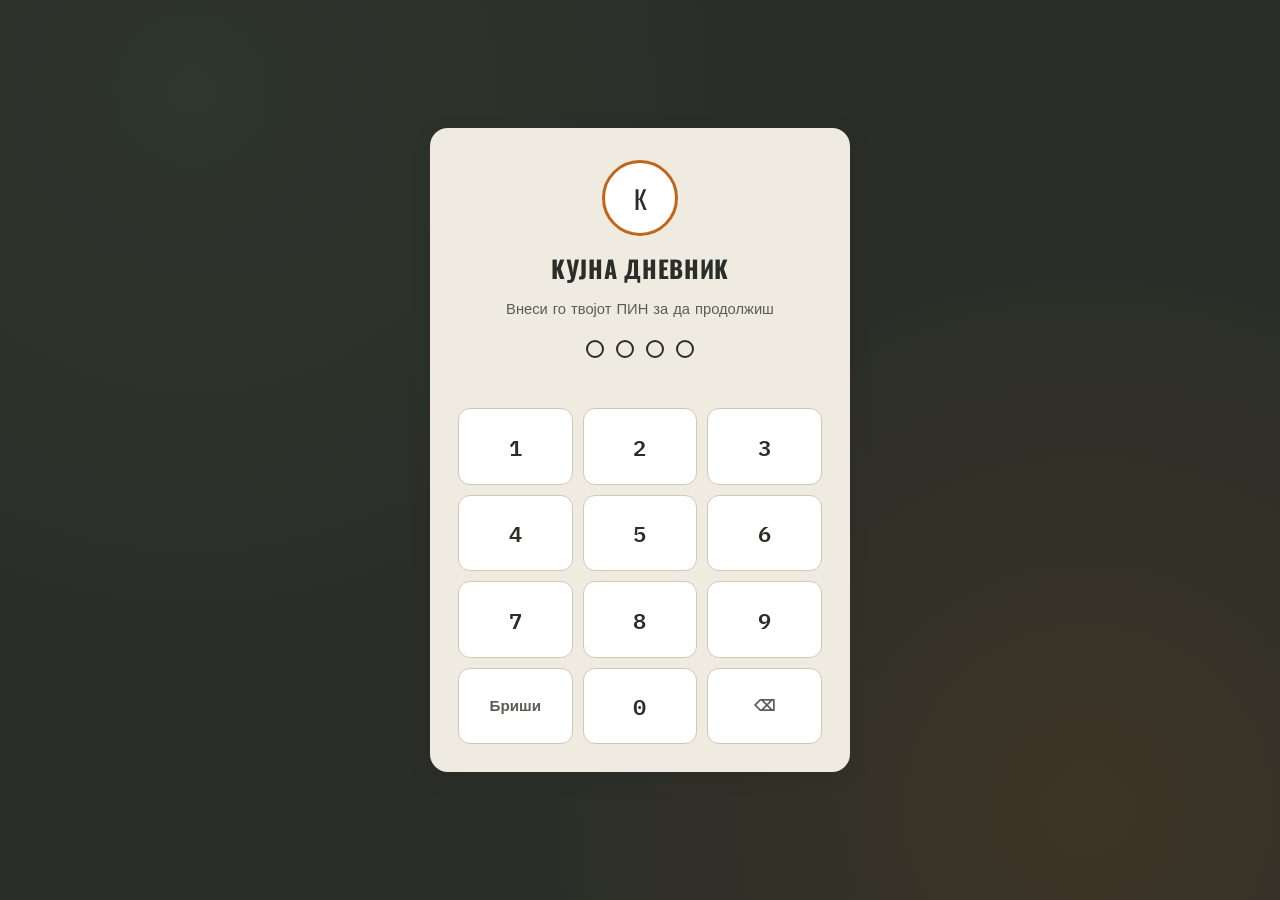
==== entry.html @ 318a9d65 "Add files via upload" ====
<!DOCTYPE html>
<html lang="mk">
<head>
<meta charset="UTF-8">
<meta name="viewport" content="width=device-width, initial-scale=1, maximum-scale=1, user-scalable=no">
<title>Кујна - Нова ставка</title>
<link rel="manifest" href="manifest.json">
<meta name="theme-color" content="#2B2E28">
<link rel="apple-touch-icon" href="icons/icon-192.png">
<link rel="icon" href="icons/icon-192.png">
<link rel="stylesheet" href="css/style.css">
</head>
<body>

<div class="app-topbar">
  <div class="brand"><span class="stamp-dot"></span> Кујна Дневник</div>
  <div class="who">
    <span id="whoName"></span>
    <a href="view.html" class="link-btn">Стари ставки</a>
    <button class="link-btn" id="logoutBtn">Одјава</button>
  </div>
</div>

<div class="page">

  <div class="field">
    <span class="section-label">Оброк</span>
    <div class="meal-picker" id="mealPicker">
      <button class="meal-chip" data-meal="Појадок">Појадок</button>
      <button class="meal-chip" data-meal="Ужина наутро">Ужина наутро</button>
      <button class="meal-chip" data-meal="Ручек">Ручек</button>
      <button class="meal-chip" data-meal="Ужина попладне">Ужина попладне</button>
      <button class="meal-chip" data-meal="Вечера">Вечера</button>
    </div>
  </div>

  <div class="entry-grid">

    <div class="card">
      <span class="section-label">Состојки</span>
      <div id="ingredientRows"></div>
      <button class="add-ingredient-btn" id="addIngredientBtn">+ Додади состојка</button>
    </div>

    <div>
      <div class="card" style="margin-bottom: 18px;">
        <div class="field" style="margin-bottom: 14px;">
          <label for="entryDate">Датум</label>
          <input type="date" id="entryDate">
        </div>
        <div class="field" style="margin-bottom: 0;">
          <label for="descInput">Опис (пр. Грав со колбаси)</label>
          <textarea id="descInput" placeholder="Краток опис на јадењето..."></textarea>
        </div>
      </div>

      <div class="card">
        <span class="section-label">Служени порции</span>
        <div class="portions-grid">
          <div class="portion-box">
            <label>Корисници</label>
            <input type="number" id="portionsUsers" min="0" inputmode="numeric" value="0">
          </div>
          <div class="portion-box">
            <label>Вработени</label>
            <input type="number" id="portionsEmployees" min="0" inputmode="numeric" value="0">
          </div>
        </div>
      </div>
    </div>
  </div>

  <div class="submit-bar">
    <button class="btn btn-primary btn-block" id="submitBtn">Зачувај ставка</button>
  </div>

</div>

<div class="toast" id="toast"></div>

<script src="js/config.js"></script>
<script src="js/api.js"></script>
<script src="js/session.js"></script>
<script src="js/entry.js"></script>
<script>if("serviceWorker" in navigator){navigator.serviceWorker.register("sw.js").catch(()=>{});}</script>
</body>
</html>
---- css/style.css ----
@import url('https://fonts.googleapis.com/css2?family=Oswald:wght@500;600;700&family=Work+Sans:wght@400;500;600;700&family=IBM+Plex+Mono:wght@500;600&display=swap');

:root {
  --charcoal: #2B2E28;
  --charcoal-light: #3A3E35;
  --paper: #EFEBE1;
  --paper-dim: #E3DECF;
  --sage: #4C7A5E;
  --sage-dark: #3B5F4A;
  --carrot: #C1651B;
  --carrot-dark: #A0530F;
  --ink: #23261F;
  --ink-soft: #5A5D53;
  --line: #CFC8B4;
  --danger: #A33B2E;

  --radius: 10px;
  --shadow: 0 2px 8px rgba(35, 38, 31, 0.12);
  --shadow-lift: 0 6px 20px rgba(35, 38, 31, 0.18);
}

* { box-sizing: border-box; }

html, body {
  margin: 0;
  padding: 0;
  height: 100%;
  background: var(--paper);
  color: var(--ink);
  font-family: 'Work Sans', sans-serif;
  -webkit-tap-highlight-color: transparent;
}

h1, h2, h3, .display {
  font-family: 'Oswald', sans-serif;
  text-transform: uppercase;
  letter-spacing: 0.03em;
  color: var(--charcoal);
  margin: 0;
}

.mono {
  font-family: 'IBM Plex Mono', monospace;
}

button {
  font-family: inherit;
  cursor: pointer;
  border: none;
  -webkit-tap-highlight-color: transparent;
}

button:focus-visible,
input:focus-visible,
select:focus-visible,
a:focus-visible {
  outline: 3px solid var(--carrot);
  outline-offset: 2px;
}

@media (prefers-reduced-motion: reduce) {
  * { animation: none !important; transition: none !important; }
}

/* ---------- App shell ---------- */

.app-topbar {
  display: flex;
  align-items: center;
  justify-content: space-between;
  padding: 14px 20px;
  background: var(--charcoal);
  color: var(--paper);
  position: sticky;
  top: 0;
  z-index: 10;
}

.app-topbar .brand {
  display: flex;
  align-items: center;
  gap: 10px;
  font-family: 'Oswald', sans-serif;
  font-size: 1.15rem;
  letter-spacing: 0.06em;
  text-transform: uppercase;
}

.app-topbar .brand .stamp-dot {
  width: 10px;
  height: 10px;
  border-radius: 50%;
  background: var(--carrot);
}

.app-topbar .who {
  font-family: 'IBM Plex Mono', monospace;
  font-size: 0.85rem;
  color: var(--paper-dim);
  display: flex;
  align-items: center;
  gap: 12px;
}

.link-btn {
  background: transparent;
  color: var(--paper);
  border: 1px solid rgba(239,235,225,0.35);
  padding: 8px 14px;
  border-radius: 999px;
  font-size: 0.85rem;
  font-family: 'Work Sans', sans-serif;
}
.link-btn:active { background: rgba(239,235,225,0.12); }

.page {
  max-width: 1100px;
  margin: 0 auto;
  padding: 20px;
}

/* ---------- Buttons ---------- */

.btn {
  display: inline-flex;
  align-items: center;
  justify-content: center;
  gap: 8px;
  padding: 16px 22px;
  border-radius: var(--radius);
  font-weight: 600;
  font-size: 1rem;
  min-height: 52px;
  transition: transform 0.08s ease, box-shadow 0.15s ease;
}
.btn:active { transform: scale(0.97); }

.btn-primary {
  background: var(--carrot);
  color: var(--paper);
  box-shadow: var(--shadow);
}
.btn-primary:active { background: var(--carrot-dark); }

.btn-secondary {
  background: var(--charcoal);
  color: var(--paper);
}
.btn-secondary:active { background: var(--charcoal-light); }

.btn-ghost {
  background: transparent;
  color: var(--charcoal);
  border: 1.5px solid var(--line);
}
.btn-ghost:active { background: var(--paper-dim); }

.btn-block { width: 100%; }

.btn-danger-ghost {
  background: transparent;
  color: var(--danger);
  border: 1.5px solid var(--danger);
  padding: 10px 16px;
  min-height: 40px;
  border-radius: var(--radius);
  font-weight: 600;
}

/* ---------- Cards ---------- */

.card {
  background: #fff;
  border-radius: var(--radius);
  box-shadow: var(--shadow);
  padding: 20px;
}

/* ---------- LOGIN PAGE ---------- */

.login-wrap {
  min-height: 100dvh;
  display: flex;
  align-items: center;
  justify-content: center;
  padding: 24px;
  background:
    radial-gradient(circle at 15% 10%, rgba(76,122,94,0.10), transparent 40%),
    radial-gradient(circle at 85% 90%, rgba(193,101,27,0.12), transparent 40%),
    var(--charcoal);
}

.login-card {
  width: 100%;
  max-width: 420px;
  background: var(--paper);
  border-radius: 18px;
  padding: 32px 28px 28px;
  box-shadow: var(--shadow-lift);
  text-align: center;
}

.login-stamp {
  width: 76px;
  height: 76px;
  margin: 0 auto 14px;
  border-radius: 50%;
  border: 3px solid var(--carrot);
  display: flex;
  align-items: center;
  justify-content: center;
  font-family: 'Oswald', sans-serif;
  font-size: 1.6rem;
  color: var(--charcoal);
  background: #fff;
}

.login-card h1 {
  font-size: 1.5rem;
  margin-bottom: 4px;
}

.login-sub {
  color: var(--ink-soft);
  font-size: 0.92rem;
  margin-bottom: 22px;
}

.pin-display {
  display: flex;
  justify-content: center;
  gap: 12px;
  margin-bottom: 20px;
}

.pin-dot {
  width: 18px;
  height: 18px;
  border-radius: 50%;
  border: 2px solid var(--charcoal);
  background: transparent;
  transition: background 0.1s ease;
}
.pin-dot.filled { background: var(--carrot); border-color: var(--carrot); }

.pin-error {
  color: var(--danger);
  font-size: 0.88rem;
  min-height: 20px;
  margin-bottom: 10px;
  font-weight: 600;
}

.pin-pad {
  display: grid;
  grid-template-columns: repeat(3, 1fr);
  gap: 10px;
}

.pin-key {
  background: #fff;
  border: 1.5px solid var(--line);
  border-radius: 12px;
  font-family: 'IBM Plex Mono', monospace;
  font-size: 1.4rem;
  font-weight: 600;
  color: var(--charcoal);
  aspect-ratio: 1.5 / 1;
  min-height: 58px;
}
.pin-key:active { background: var(--paper-dim); }

.pin-key.clear, .pin-key.back {
  font-family: 'Work Sans', sans-serif;
  font-size: 0.95rem;
  color: var(--ink-soft);
}

/* ---------- ENTRY PAGE ---------- */

.entry-grid {
  display: grid;
  grid-template-columns: 1.4fr 1fr;
  gap: 18px;
}

@media (max-width: 820px) {
  .entry-grid { grid-template-columns: 1fr; }
}

.section-label {
  font-family: 'Oswald', sans-serif;
  text-transform: uppercase;
  letter-spacing: 0.05em;
  font-size: 0.85rem;
  color: var(--sage-dark);
  margin-bottom: 10px;
  display: block;
}

.field {
  margin-bottom: 18px;
}

.field label {
  display: block;
  font-size: 0.88rem;
  font-weight: 600;
  color: var(--ink);
  margin-bottom: 6px;
}

.field input[type="text"],
.field input[type="date"],
.field input[type="number"],
.field select,
.field textarea {
  width: 100%;
  padding: 13px 14px;
  border-radius: 8px;
  border: 1.5px solid var(--line);
  background: #fff;
  font-size: 1rem;
  font-family: inherit;
  color: var(--ink);
}

.field textarea {
  resize: vertical;
  min-height: 64px;
}

.meal-picker {
  display: grid;
  grid-template-columns: repeat(5, 1fr);
  gap: 8px;
}

@media (max-width: 560px) {
  .meal-picker { grid-template-columns: repeat(2, 1fr); }
}

.meal-chip {
  background: #fff;
  border: 1.5px solid var(--line);
  border-radius: 10px;
  padding: 12px 6px;
  font-size: 0.78rem;
  font-weight: 600;
  text-align: center;
  color: var(--ink-soft);
  min-height: 58px;
  display: flex;
  align-items: center;
  justify-content: center;
  line-height: 1.2;
}

.meal-chip.active {
  background: var(--sage);
  border-color: var(--sage);
  color: #fff;
}

.ingredient-row {
  display: grid;
  grid-template-columns: 1fr 90px 90px 40px;
  gap: 8px;
  align-items: center;
  margin-bottom: 10px;
}

.ingredient-row select,
.ingredient-row input {
  padding: 11px 10px;
  border-radius: 8px;
  border: 1.5px solid var(--line);
  font-size: 0.92rem;
  font-family: inherit;
  width: 100%;
}

.row-remove {
  background: transparent;
  color: var(--danger);
  font-size: 1.3rem;
  font-weight: 700;
  border-radius: 8px;
  min-height: 44px;
}
.row-remove:active { background: rgba(163,59,46,0.1); }

.add-ingredient-btn {
  background: transparent;
  border: 1.5px dashed var(--sage);
  color: var(--sage-dark);
  border-radius: 8px;
  padding: 12px;
  width: 100%;
  font-weight: 600;
  font-size: 0.92rem;
  margin-top: 4px;
}
.add-ingredient-btn:active { background: rgba(76,122,94,0.08); }

.portions-grid {
  display: grid;
  grid-template-columns: 1fr 1fr;
  gap: 12px;
}

.portion-box {
  background: var(--paper);
  border-radius: 10px;
  padding: 14px;
  text-align: center;
}

.portion-box label {
  display: block;
  font-size: 0.8rem;
  font-weight: 600;
  color: var(--ink-soft);
  margin-bottom: 8px;
}

.portion-box input {
  width: 100%;
  text-align: center;
  font-family: 'IBM Plex Mono', monospace;
  font-size: 1.6rem;
  font-weight: 600;
  border: none;
  background: transparent;
  color: var(--charcoal);
}

.submit-bar {
  margin-top: 20px;
  display: flex;
  gap: 12px;
}

.toast {
  position: fixed;
  bottom: 24px;
  left: 50%;
  transform: translateX(-50%) translateY(20px);
  background: var(--charcoal);
  color: var(--paper);
  padding: 14px 22px;
  border-radius: 999px;
  font-weight: 600;
  font-size: 0.9rem;
  box-shadow: var(--shadow-lift);
  opacity: 0;
  transition: opacity 0.2s ease, transform 0.2s ease;
  pointer-events: none;
  z-index: 50;
}
.toast.show {
  opacity: 1;
  transform: translateX(-50%) translateY(0);
}
.toast.error { background: var(--danger); }

/* ---------- VIEW PAGE ---------- */

.filter-bar {
  display: grid;
  grid-template-columns: 1fr 1fr 1.2fr auto;
  gap: 10px;
  margin-bottom: 20px;
  align-items: end;
}

@media (max-width: 720px) {
  .filter-bar { grid-template-columns: 1fr 1fr; }
}

.filter-bar .field { margin-bottom: 0; }

.entries-list {
  display: flex;
  flex-direction: column;
  gap: 12px;
}

.entry-ticket {
  background: #fff;
  border-radius: var(--radius);
  box-shadow: var(--shadow);
  padding: 16px 18px;
  position: relative;
  border-left: 5px solid var(--sage);
}

.entry-ticket .ticket-top {
  display: flex;
  justify-content: space-between;
  align-items: baseline;
  gap: 10px;
  margin-bottom: 6px;
  flex-wrap: wrap;
}

.ticket-meal {
  font-family: 'Oswald', sans-serif;
  text-transform: uppercase;
  letter-spacing: 0.04em;
  font-size: 1rem;
  color: var(--charcoal);
}

.ticket-date {
  font-family: 'IBM Plex Mono', monospace;
  font-size: 0.82rem;
  color: var(--ink-soft);
}

.ticket-desc {
  font-size: 0.95rem;
  color: var(--ink);
  margin-bottom: 10px;
  font-style: italic;
}

.ticket-items {
  display: flex;
  flex-wrap: wrap;
  gap: 6px;
  margin-bottom: 10px;
}

.ticket-item-chip {
  background: var(--paper);
  border-radius: 999px;
  padding: 5px 12px;
  font-size: 0.8rem;
  font-family: 'IBM Plex Mono', monospace;
  color: var(--ink);
}

.ticket-bottom {
  display: flex;
  justify-content: space-between;
  align-items: center;
  border-top: 1px dashed var(--line);
  padding-top: 10px;
  font-size: 0.82rem;
  color: var(--ink-soft);
}

.ticket-portions {
  display: flex;
  gap: 14px;
  font-family: 'IBM Plex Mono', monospace;
  font-weight: 600;
  color: var(--charcoal);
}

.empty-state {
  text-align: center;
  padding: 50px 20px;
  color: var(--ink-soft);
}

.empty-state .stamp-dot-lg {
  width: 54px;
  height: 54px;
  border-radius: 50%;
  border: 2.5px dashed var(--line);
  margin: 0 auto 14px;
}

.spinner {
  width: 28px;
  height: 28px;
  border: 3px solid var(--line);
  border-top-color: var(--carrot);
  border-radius: 50%;
  animation: spin 0.7s linear infinite;
  margin: 30px auto;
}
@keyframes spin { to { transform: rotate(360deg); } }
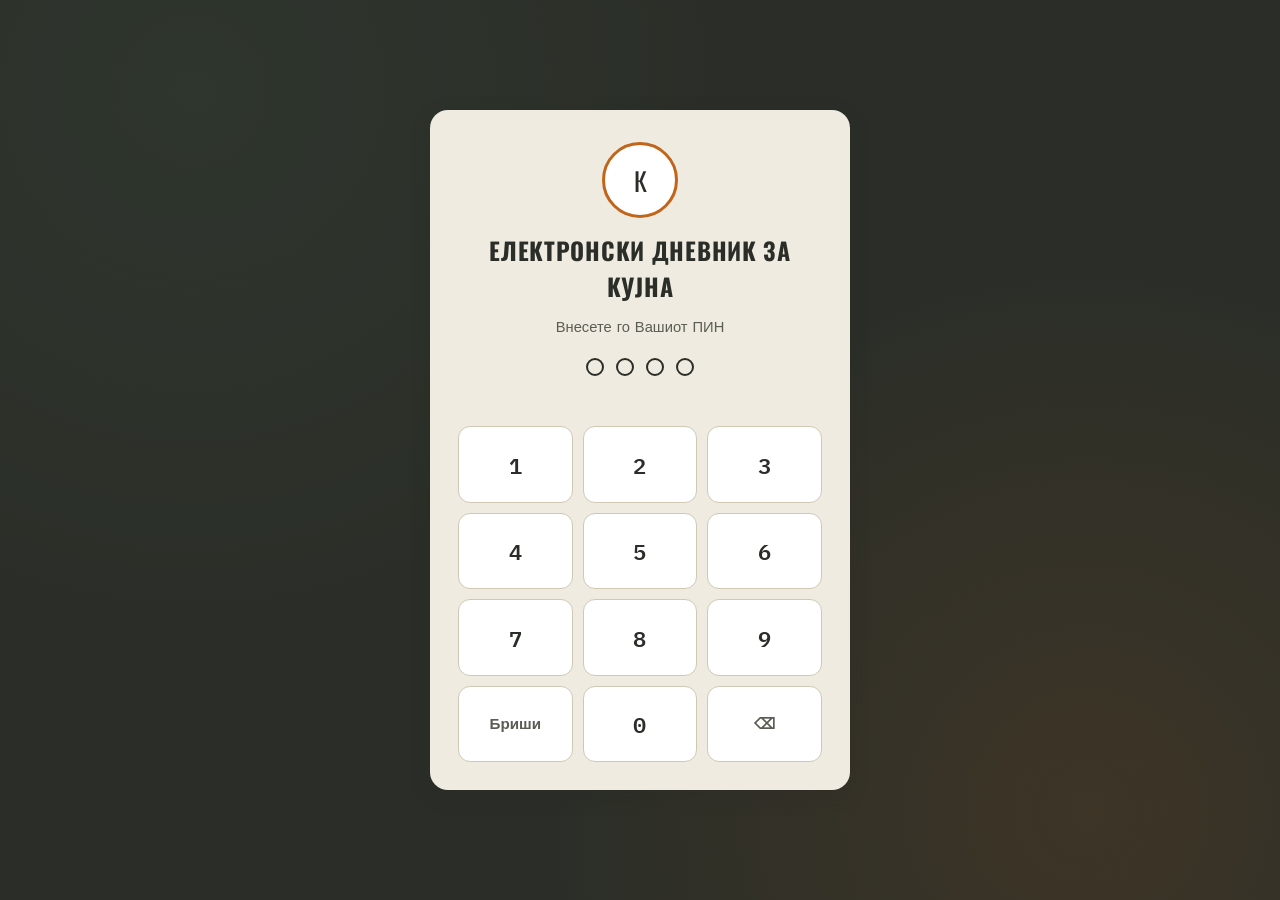
==== commit b6a32db8: "Update entry.html" ====
--- a/entry.html
+++ b/entry.html
@@ -12,66 +12,90 @@
 </head>
 <body>
 
-<div class="app-topbar">
-  <div class="brand"><span class="stamp-dot"></span> Кујна Дневник</div>
-  <div class="who">
-    <span id="whoName"></span>
-    <a href="view.html" class="link-btn">Стари ставки</a>
-    <button class="link-btn" id="logoutBtn">Одјава</button>
-  </div>
+<!-- shown only if the device is in portrait and we can't force-lock it -->
+<div class="rotate-overlay" id="rotateOverlay">
+  <div class="rotate-icon">⟳</div>
+  <p>Ротирајте го уредот хоризонтално</p>
 </div>
 
-<div class="page">
+<div class="app-shell">
 
-  <div class="field">
-    <span class="section-label">Оброк</span>
-    <div class="meal-picker" id="mealPicker">
-      <button class="meal-chip" data-meal="Појадок">Појадок</button>
-      <button class="meal-chip" data-meal="Ужина наутро">Ужина наутро</button>
-      <button class="meal-chip" data-meal="Ручек">Ручек</button>
-      <button class="meal-chip" data-meal="Ужина попладне">Ужина попладне</button>
-      <button class="meal-chip" data-meal="Вечера">Вечера</button>
+  <!-- STEP 1 topbar: full -->
+  <div class="app-topbar" id="topbarFull">
+    <div class="brand"><span class="stamp-dot"></span> Електронски Дневник за Кујна</div>
+    <div class="who">
+      <span id="whoName"></span>
+      <a href="view.html" class="link-btn">Стари ставки</a>
+      <button class="link-btn" id="logoutBtn">Одјава</button>
     </div>
   </div>
 
-  <div class="entry-grid">
+  <!-- STEP 2 topbar: compact (meal name + back + date) -->
+  <div class="app-topbar topbar-entry" id="topbarEntry" hidden>
+    <div class="entry-header-left">
+      <button class="link-btn" id="backBtn">‹ Врати се назад</button>
+      <span class="meal-name-display" id="mealNameDisplay"></span>
+    </div>
+    <div class="entry-header-right">
+      <input type="date" id="entryDate" required>
+    </div>
+  </div>
 
-    <div class="card">
-      <span class="section-label">Состојки</span>
-      <div id="ingredientRows"></div>
-      <button class="add-ingredient-btn" id="addIngredientBtn">+ Додади состојка</button>
+  <!-- STEP 1 screen: meal picker, full screen -->
+  <div class="screen screen-meal" id="screenMeal">
+    <div class="meal-picker-full" id="mealPicker">
+      <button class="meal-chip-lg" data-meal="Појадок">Појадок</button>
+      <button class="meal-chip-lg" data-meal="Ужина наутро">Ужина наутро</button>
+      <button class="meal-chip-lg" data-meal="Ручек">Ручек</button>
+      <button class="meal-chip-lg" data-meal="Ужина попладне">Ужина попладне</button>
+      <button class="meal-chip-lg" data-meal="Вечера">Вечера</button>
     </div>
+  </div>
 
-    <div>
-      <div class="card" style="margin-bottom: 18px;">
-        <div class="field" style="margin-bottom: 14px;">
-          <label for="entryDate">Датум</label>
-          <input type="date" id="entryDate">
+  <!-- STEP 2 screen: entry form -->
+  <div class="screen screen-entry" id="screenEntry" hidden>
+
+    <input type="text" id="descInput" class="desc-input-plain" placeholder="Внеси име на оброк" required>
+
+    <div class="entry-body">
+
+      <div class="ingredients-panel">
+        <span class="section-label">Состојки *</span>
+        <div id="ingredientRows"></div>
+        <button class="add-ingredient-btn" id="addIngredientBtn">+ Додади состојка</button>
+      </div>
+
+      <div class="portions-panel">
+        <div class="portion-box" id="usersBox">
+          <label>Корисници</label>
+          <div class="stepper-vert">
+            <button type="button" class="step-btn step-plus10" data-target="portionsUsers" data-delta="10">+10</button>
+            <button type="button" class="step-btn step-plus1" data-target="portionsUsers" data-delta="1">+1</button>
+            <input type="number" id="portionsUsers" min="0" inputmode="numeric" value="0" required>
+            <button type="button" class="step-btn step-minus1" data-target="portionsUsers" data-delta="-1">−1</button>
+            <button type="button" class="step-btn step-minus10" data-target="portionsUsers" data-delta="-10">−10</button>
+          </div>
         </div>
-        <div class="field" style="margin-bottom: 0;">
-          <label for="descInput">Опис (пр. Грав со колбаси)</label>
-          <textarea id="descInput" placeholder="Краток опис на јадењето..."></textarea>
+
+        <div class="portion-box" id="employeesBox">
+          <label>Вработени</label>
+          <div class="stepper-vert">
+            <button type="button" class="step-btn step-plus10" data-target="portionsEmployees" data-delta="10">+10</button>
+            <button type="button" class="step-btn step-plus1" data-target="portionsEmployees" data-delta="1">+1</button>
+            <input type="number" id="portionsEmployees" min="0" inputmode="numeric" value="0" required>
+            <button type="button" class="step-btn step-minus1" data-target="portionsEmployees" data-delta="-1">−1</button>
+            <button type="button" class="step-btn step-minus10" data-target="portionsEmployees" data-delta="-10">−10</button>
+          </div>
+          <div class="employees-disabled-note" id="employeesNote">Не се служи на вработени за ужина</div>
         </div>
       </div>
 
-      <div class="card">
-        <span class="section-label">Служени порции</span>
-        <div class="portions-grid">
-          <div class="portion-box">
-            <label>Корисници</label>
-            <input type="number" id="portionsUsers" min="0" inputmode="numeric" value="0">
-          </div>
-          <div class="portion-box">
-            <label>Вработени</label>
-            <input type="number" id="portionsEmployees" min="0" inputmode="numeric" value="0">
-          </div>
-        </div>
-      </div>
     </div>
-  </div>
 
-  <div class="submit-bar">
-    <button class="btn btn-primary btn-block" id="submitBtn">Зачувај ставка</button>
+    <div class="submit-bar">
+      <button class="btn btn-primary btn-block" id="submitBtn">Зачувај ставка</button>
+    </div>
+
   </div>
 
 </div>
--- a/css/style.css
+++ b/css/style.css
@@ -71,9 +71,7 @@
   padding: 14px 20px;
   background: var(--charcoal);
   color: var(--paper);
-  position: sticky;
-  top: 0;
-  z-index: 10;
+  flex: 0 0 auto;
 }
 
 .app-topbar .brand {
@@ -276,16 +274,185 @@
   color: var(--ink-soft);
 }
 
-/* ---------- ENTRY PAGE ---------- */
-
-.entry-grid {
+/* ============================================================
+   ENTRY PAGE — fixed, non-scrolling, forced-landscape app shell
+   ============================================================ */
+
+.rotate-overlay {
+  display: none;
+  position: fixed;
+  inset: 0;
+  background: var(--charcoal);
+  color: var(--paper);
+  z-index: 999;
+  flex-direction: column;
+  align-items: center;
+  justify-content: center;
+  text-align: center;
+  gap: 16px;
+}
+.rotate-overlay p {
+  font-family: 'Oswald', sans-serif;
+  text-transform: uppercase;
+  letter-spacing: 0.04em;
+  font-size: 1rem;
+  max-width: 260px;
+}
+.rotate-icon {
+  font-size: 3rem;
+  animation: rotate-hint 1.6s ease-in-out infinite;
+}
+@keyframes rotate-hint {
+  0%, 100% { transform: rotate(0deg); }
+  50% { transform: rotate(90deg); }
+}
+
+/* Only the entry page uses .app-shell, so this is safe to lock down globally */
+body:has(.app-shell) {
+  overflow: hidden;
+  overscroll-behavior: none;
+}
+
+.app-shell {
+  height: 100dvh;
+  width: 100vw;
+  display: flex;
+  flex-direction: column;
+  overflow: hidden;
+}
+
+@media (orientation: portrait) {
+  .rotate-overlay { display: flex; }
+  .app-shell { display: none; }
+}
+
+.screen {
+  flex: 1 1 auto;
+  min-height: 0;
+  display: flex;
+  flex-direction: column;
+  overflow: hidden;
+}
+
+/* Force the native [hidden] attribute to win over the .app-topbar / .screen
+   "display: flex" rules above — otherwise both steps render at once. */
+.app-topbar[hidden],
+.screen[hidden] {
+  display: none !important;
+}
+
+/* ---- Step 1: full-screen meal picker ---- */
+
+.screen-meal {
+  align-items: center;
+  justify-content: center;
+  padding: 24px;
+}
+
+.meal-picker-full {
   display: grid;
-  grid-template-columns: 1.4fr 1fr;
+  grid-template-columns: repeat(5, 1fr);
+  gap: 20px;
+  width: 100%;
+  max-width: 1150px;
+}
+
+.meal-chip-lg {
+  background: #fff;
+  border: 2px solid var(--line);
+  border-radius: 14px;
+  padding: 20px 12px;
+  font-family: 'Oswald', sans-serif;
+  text-transform: uppercase;
+  letter-spacing: 0.04em;
+  font-size: 1.15rem;
+  font-weight: 600;
+  color: var(--charcoal);
+  min-height: 22vh;
+  display: flex;
+  align-items: center;
+  justify-content: center;
+  text-align: center;
+  box-shadow: var(--shadow);
+  transition: transform 0.08s ease, background 0.1s ease, border-color 0.1s ease;
+}
+.meal-chip-lg:active {
+  transform: scale(0.96);
+  background: var(--sage);
+  border-color: var(--sage);
+  color: #fff;
+}
+.meal-chip-lg.active {
+  background: var(--sage);
+  border-color: var(--sage);
+  color: #fff;
+}
+
+/* ---- Step 2 compact topbar ---- */
+
+.topbar-entry {
+  justify-content: space-between;
+}
+
+.entry-header-left {
+  display: flex;
+  align-items: center;
   gap: 18px;
 }
 
-@media (max-width: 820px) {
-  .entry-grid { grid-template-columns: 1fr; }
+.meal-name-display {
+  font-family: 'Oswald', sans-serif;
+  text-transform: uppercase;
+  letter-spacing: 0.05em;
+  font-size: 1.2rem;
+  color: var(--paper);
+}
+
+.entry-header-right input[type="date"] {
+  padding: 9px 14px;
+  border-radius: 8px;
+  border: none;
+  font-family: 'IBM Plex Mono', monospace;
+  font-size: 0.95rem;
+  font-weight: 600;
+  color: var(--ink);
+  background: var(--paper);
+}
+
+/* ---- Step 2 entry screen ---- */
+
+.desc-input-plain {
+  flex: 0 0 auto;
+  border: none;
+  border-bottom: 2px solid var(--line);
+  background: transparent;
+  font-size: 1.15rem;
+  font-family: 'Work Sans', sans-serif;
+  color: var(--ink);
+  padding: 12px 20px;
+  width: 100%;
+}
+.desc-input-plain:focus { border-bottom-color: var(--carrot); outline: none; }
+.desc-input-plain::placeholder { color: var(--ink-soft); font-style: normal; }
+.desc-input-plain.invalid { border-bottom-color: var(--danger); background: #FBEDEA; }
+
+.entry-body {
+  flex: 1 1 auto;
+  min-height: 0;
+  display: grid;
+  grid-template-columns: 1.7fr 1fr;
+  gap: 14px;
+  padding: 12px 20px;
+  overflow: hidden;
+}
+
+.ingredients-panel {
+  min-height: 0;
+  overflow-y: auto;
+  background: #fff;
+  border-radius: var(--radius);
+  box-shadow: var(--shadow);
+  padding: 14px;
 }
 
 .section-label {
@@ -325,46 +492,9 @@
   color: var(--ink);
 }
 
-.field textarea {
-  resize: vertical;
-  min-height: 64px;
-}
-
-.meal-picker {
-  display: grid;
-  grid-template-columns: repeat(5, 1fr);
-  gap: 8px;
-}
-
-@media (max-width: 560px) {
-  .meal-picker { grid-template-columns: repeat(2, 1fr); }
-}
-
-.meal-chip {
-  background: #fff;
-  border: 1.5px solid var(--line);
-  border-radius: 10px;
-  padding: 12px 6px;
-  font-size: 0.78rem;
-  font-weight: 600;
-  text-align: center;
-  color: var(--ink-soft);
-  min-height: 58px;
-  display: flex;
-  align-items: center;
-  justify-content: center;
-  line-height: 1.2;
-}
-
-.meal-chip.active {
-  background: var(--sage);
-  border-color: var(--sage);
-  color: #fff;
-}
-
 .ingredient-row {
   display: grid;
-  grid-template-columns: 1fr 90px 90px 40px;
+  grid-template-columns: 1fr 110px 130px 44px;
   gap: 8px;
   align-items: center;
   margin-bottom: 10px;
@@ -375,7 +505,7 @@
   padding: 11px 10px;
   border-radius: 8px;
   border: 1.5px solid var(--line);
-  font-size: 0.92rem;
+  font-size: 0.94rem;
   font-family: inherit;
   width: 100%;
 }
@@ -403,40 +533,125 @@
 }
 .add-ingredient-btn:active { background: rgba(76,122,94,0.08); }
 
-.portions-grid {
-  display: grid;
-  grid-template-columns: 1fr 1fr;
+/* select that still needs a tap-to-choose value */
+select.placeholder-selected {
+  color: var(--ink-soft);
+}
+
+/* ---- Portions panel (right column) ---- */
+
+.portions-panel {
+  min-height: 0;
+  display: flex;
   gap: 12px;
 }
 
 .portion-box {
-  background: var(--paper);
-  border-radius: 10px;
-  padding: 14px;
+  flex: 1;
+  min-width: 0;
+  min-height: 0;
+  background: #fff;
+  border-radius: var(--radius);
+  box-shadow: var(--shadow);
+  padding: 12px;
+  display: flex;
+  flex-direction: column;
   text-align: center;
+  transition: opacity 0.15s ease;
 }
 
 .portion-box label {
   display: block;
+  flex: 0 0 auto;
   font-size: 0.8rem;
   font-weight: 600;
   color: var(--ink-soft);
   margin-bottom: 8px;
 }
 
-.portion-box input {
+.stepper-vert {
+  flex: 1;
+  min-height: 0;
+  display: flex;
+  flex-direction: column;
+  gap: 6px;
+}
+
+.stepper-vert input {
+  flex: 0 0 auto;
   width: 100%;
   text-align: center;
   font-family: 'IBM Plex Mono', monospace;
-  font-size: 1.6rem;
-  font-weight: 600;
-  border: none;
-  background: transparent;
+  font-size: 1.7rem;
+  font-weight: 700;
+  border: 1.5px solid var(--line);
+  background: #fff;
   color: var(--charcoal);
+  border-radius: 8px;
+  padding: 6px 2px;
+}
+
+.stepper-vert .step-btn {
+  flex: 1 1 0;
+  min-height: 0;
+  width: 100%;
+  background: var(--sage);
+  color: #fff;
+  border-radius: 8px;
+  font-family: 'IBM Plex Mono', monospace;
+  font-weight: 700;
+  font-size: 1rem;
+  box-shadow: 0 2px 4px rgba(35,38,31,0.15);
+  transition: transform 0.08s ease, background 0.1s ease;
+}
+.stepper-vert .step-btn:active {
+  transform: scale(0.94);
+  background: var(--sage-dark);
+}
+.stepper-vert .step-btn.step-minus1,
+.stepper-vert .step-btn.step-minus10 {
+  background: var(--charcoal);
+}
+.stepper-vert .step-btn.step-minus1:active,
+.stepper-vert .step-btn.step-minus10:active {
+  background: var(--charcoal-light);
+}
+
+.portion-box.disabled {
+  opacity: 0.45;
+  pointer-events: none;
+}
+
+.employees-disabled-note {
+  display: none;
+  flex: 0 0 auto;
+  margin-top: 8px;
+  font-size: 0.74rem;
+  color: var(--danger);
+  font-weight: 600;
+}
+.portion-box.disabled .employees-disabled-note {
+  display: block;
+}
+
+/* ---------- Required / invalid states ---------- */
+
+.field.invalid input,
+.field.invalid select,
+.field.invalid textarea,
+.ingredient-row.invalid select,
+.ingredient-row.invalid input {
+  border-color: var(--danger) !important;
+  background: #FBEDEA;
+}
+
+.portion-box.invalid {
+  box-shadow: 0 0 0 2px var(--danger);
 }
 
 .submit-bar {
-  margin-top: 20px;
+  flex: 0 0 auto;
+  padding: 10px 20px 16px;
   display: flex;
   gap: 12px;
 }
